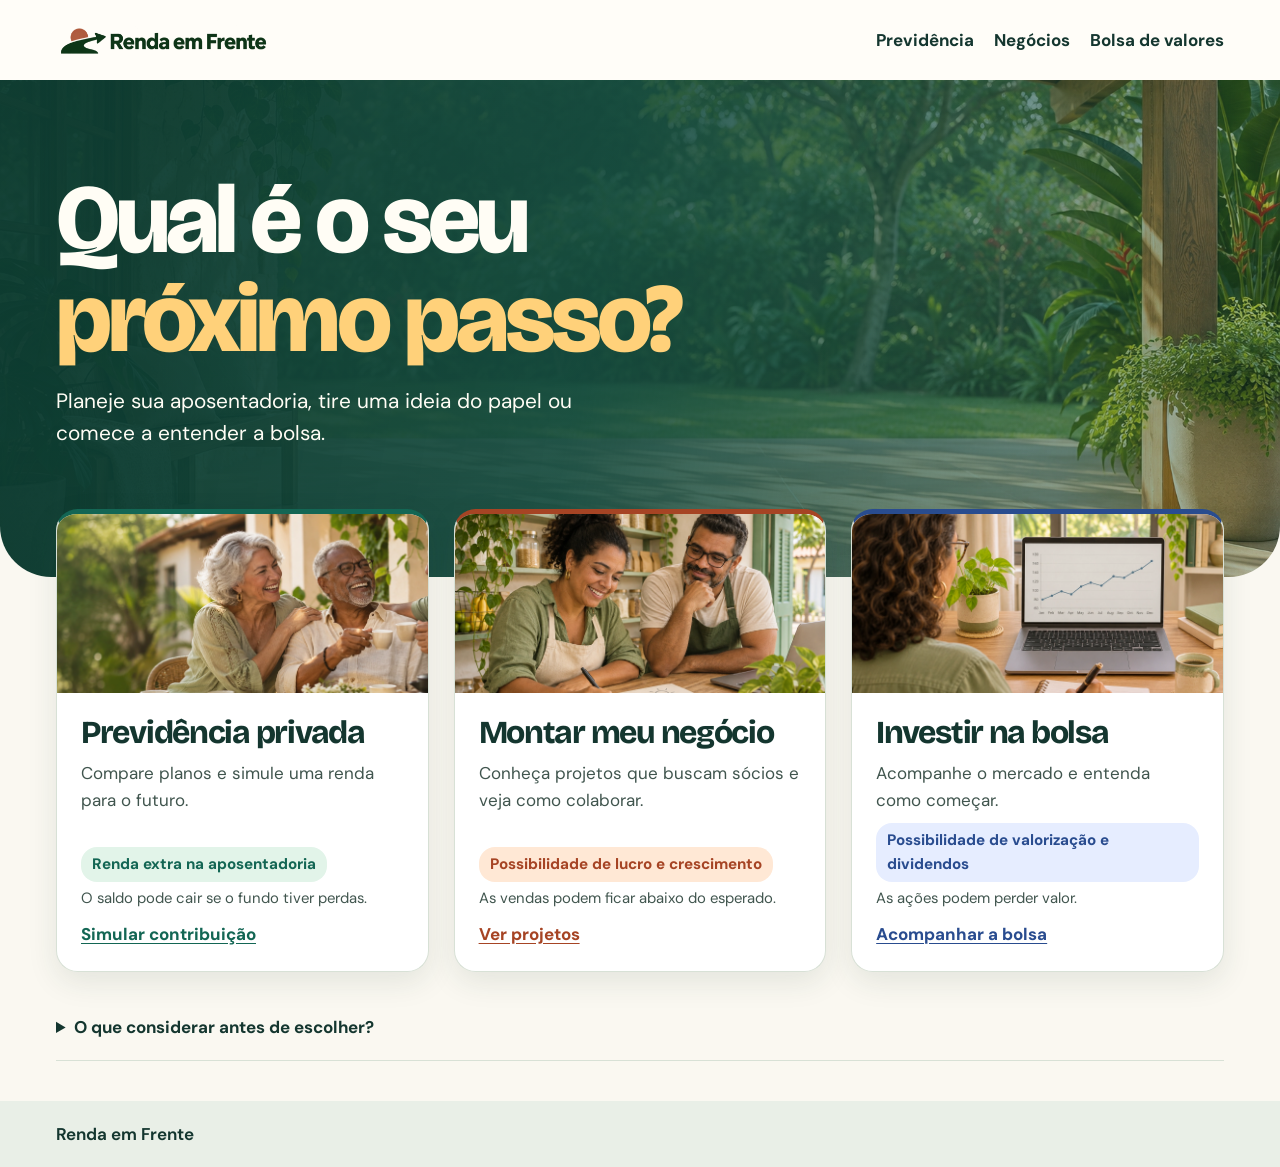
==== index.html @ 88e162d7 "Destaca benefícios e suaviza a apresentação dos riscos" ====
<!doctype html>
<html lang="pt-BR">
<head>
<meta charset="utf-8">
<meta name="viewport" content="width=device-width, initial-scale=1">
<meta name="description" content="Conheça opções de previdência privada, explore ideias de negócio e aprenda a investir na bolsa.">
<title>Renda em Frente</title>
<link rel="preconnect" href="https://fonts.googleapis.com">
<link rel="preconnect" href="https://fonts.gstatic.com" crossorigin>
<link href="https://fonts.googleapis.com/css2?family=Bricolage+Grotesque:wght@500;600;700;800&family=DM+Sans:wght@400;500;600;700&display=swap" rel="stylesheet">
<style>
:root{color-scheme:light;--paper:#faf8f1;--ink:#14362f;--muted:#40554e;--green:#0e4a3d;--line:#d8e1d6}
*{box-sizing:border-box}
body{margin:0;background:var(--paper);color:var(--ink);font:1.0625rem/1.55 "DM Sans",system-ui,sans-serif}
a{color:inherit}
:focus-visible{outline:3px solid #b34929;outline-offset:5px}
.wrap{width:min(73rem,calc(100% - 2.5rem));margin-inline:auto}
.skip{position:absolute;top:.5rem;left:.5rem;z-index:3;padding:.65rem;background:white;transform:translateY(-170%)}
.skip:focus{transform:none}
header{background:#fffdf8}
.bar{display:flex;align-items:center;justify-content:space-between;gap:1rem;min-height:5rem}
.brand{display:inline-flex;flex:none}
.brand img{display:block;width:clamp(10.5rem,24vw,13.5rem);height:auto}
nav{display:flex;flex-wrap:wrap;gap:.25rem 1.25rem}
nav a{display:flex;align-items:center;min-height:2.75rem;text-decoration:none;font-weight:700}
nav a:hover{text-decoration:underline;text-underline-offset:.25em}
.hero{padding:clamp(2.5rem,7vw,6.25rem) 0 clamp(5rem,11vw,8rem);color:#fffdf5;background:#10483d linear-gradient(100deg,#0c3c32f5 8%,#10483de8 46%,#10483d50 100%);background-image:linear-gradient(100deg,#0c3c32f5 8%,#10483de8 46%,#10483d50 100%),url('images/hero.webp');background-size:cover;background-position:center 52%;border-end-start-radius:clamp(1.4rem,4vw,3.2rem);border-end-end-radius:clamp(1.4rem,4vw,3.2rem)}
h1,h2,p{margin:0}
h1,h2{font-family:"Bricolage Grotesque",Georgia,serif;line-height:1.02;letter-spacing:-.04em}
h1{max-width:12ch;font-size:clamp(2.75rem,7.7vw,6.1rem);font-weight:800;text-wrap:balance}
h1 span{color:#ffd17a}
.intro p{max-width:38ch;margin-top:1rem;font-size:clamp(1.08rem,2vw,1.3rem);color:#fffdf5}
.cards{position:relative;margin-top:clamp(-4.25rem,-7vw,-2.8rem);display:grid;grid-template-columns:repeat(3,minmax(0,1fr));gap:clamp(.9rem,2.5vw,1.55rem)}
.card{--tone:#136654;--tint:#e2f4e9;display:flex;flex-direction:column;min-width:0;background:white;border:1px solid var(--line);border-top:5px solid var(--tone);border-radius:1.35rem;overflow:hidden;text-decoration:none;box-shadow:0 10px 30px #203b321a;transition:box-shadow .18s,transform .18s}
.card:hover{transform:translateY(-4px);box-shadow:0 16px 36px #203b3226}
.card--business{--tone:#a64424;--tint:#ffe8d5}
.card--stocks{--tone:#294c8f;--tint:#e6edff}
.card img{display:block;width:100%;height:clamp(8rem,14vw,11.5rem);object-fit:cover;object-position:center 40%}
.card--business img{object-position:center 15%}
.card-copy{display:flex;flex:1;flex-direction:column;align-items:flex-start;gap:.65rem;padding:clamp(1rem,2.6vw,1.5rem)}
.card h2{font-size:clamp(1.45rem,2.5vw,2rem);font-weight:750}
.card p{color:var(--muted)}
.card-highlights{display:grid;justify-items:start;gap:.35rem;margin-top:auto}
.benefit{display:inline-block;padding:.35rem .7rem;border-radius:1rem;background:var(--tint);color:var(--tone);font-size:.95rem;font-weight:750}
.consideration{font-size:.93rem;color:var(--muted)}
.card-action{color:var(--tone);font-weight:750;text-decoration:underline;text-underline-offset:.2em}
.risk-guide{margin-block:1.45rem 2.5rem;padding:.8rem 0;border-bottom:1px solid var(--line)}
summary{cursor:pointer;font-weight:700;padding:.4rem 0}
.risk-guide ul{margin:.5rem 0;padding-left:1.4rem;color:var(--muted)}
.risk-guide li+li{margin-top:.45rem}
footer{background:#e9efe7;padding-block:1.25rem;font-weight:650}
@media(max-width:52rem){.bar{flex-wrap:wrap;gap:0;padding-block:.45rem}.cards{grid-template-columns:1fr;max-width:35rem}.card img{height:clamp(8rem,31vw,12rem)}.hero{background-image:linear-gradient(100deg,#0c3c32f5,#10483db0),url('images/hero.webp')}}
@media(prefers-reduced-motion:reduce){.card{transition:none}.card:hover{transform:none}}
</style>
</head>
<body id="inicio">
<a class="skip" href="#conteudo">Ir para o conteúdo</a>
<header>
<div class="bar wrap">
<a class="brand" href="#inicio"><img src="[data-uri]" alt="Renda em Frente" width="408" height="130"></a>
<nav aria-label="Menu principal">
<a href="previdencia.html">Previdência</a>
<a href="negocios.html">Negócios</a>
<a href="bolsa.html">Bolsa de valores</a>
</nav>
</div>
</header>
<main id="conteudo">
<section class="hero" aria-labelledby="proximo-passo">
<div class="intro wrap">
<h1 id="proximo-passo">Qual é o seu <span>próximo passo?</span></h1>
<p>Planeje sua aposentadoria, tire uma ideia do papel ou comece a entender a bolsa.</p>
</div>
</section>
<div class="cards wrap" aria-label="Áreas do site">
<a class="card" href="previdencia.html">
<img src="images/previdencia.webp" alt="" width="640" height="255">
<div class="card-copy"><h2>Previdência privada</h2><p>Compare planos e simule uma renda para o futuro.</p><div class="card-highlights"><span class="benefit">Renda extra na aposentadoria</span><span class="consideration">O saldo pode cair se o fundo tiver perdas.</span></div><span class="card-action">Simular contribuição</span></div>
</a>
<a class="card card--business" href="negocios.html">
<img src="images/negocio.webp" alt="" width="640" height="255">
<div class="card-copy"><h2>Montar meu negócio</h2><p>Conheça projetos que buscam sócios e veja como colaborar.</p><div class="card-highlights"><span class="benefit">Possibilidade de lucro e crescimento</span><span class="consideration">As vendas podem ficar abaixo do esperado.</span></div><span class="card-action">Ver projetos</span></div>
</a>
<a class="card card--stocks" href="bolsa.html">
<img src="images/bolsa.webp" alt="" width="640" height="255">
<div class="card-copy"><h2>Investir na bolsa</h2><p>Acompanhe o mercado e entenda como começar.</p><div class="card-highlights"><span class="benefit">Possibilidade de valorização e dividendos</span><span class="consideration">As ações podem perder valor.</span></div><span class="card-action">Acompanhar a bolsa</span></div>
</a>
</div>
<details class="risk-guide wrap">
<summary>O que considerar antes de escolher?</summary>
<ul>
<li><strong>Previdência privada:</strong> planos como PGBL e VGBL acompanham o desempenho dos fundos. Se o fundo tiver perdas, o saldo pode cair, e o rendimento pode ficar abaixo do esperado. <a href="https://www.gov.br/susep/pt-br/assuntos/meu-futuro-seguro/seguros-previdencia-e-capitalizacao/providencia-complementar-aberta/duvidas-frequentes">Entenda com a Susep</a>.</li>
<li><strong>Negócio próprio:</strong> vendas menores ou custos maiores que o esperado podem comprometer o caixa e o dinheiro investido.</li>
<li><strong>Ações:</strong> os preços podem cair, e o risco varia conforme as empresas e a concentração da carteira. <a href="https://www.gov.br/investidor/pt-br/investir/antes-de-investir/entenda-as-caracteristicas-dos-investimentos/risco-e-a-relacao-risco-x-retorno">Entenda com o Portal do Investidor</a>.</li>
</ul>
</details>
</main>
<footer><div class="wrap">Renda em Frente</div></footer>
</body>
</html>
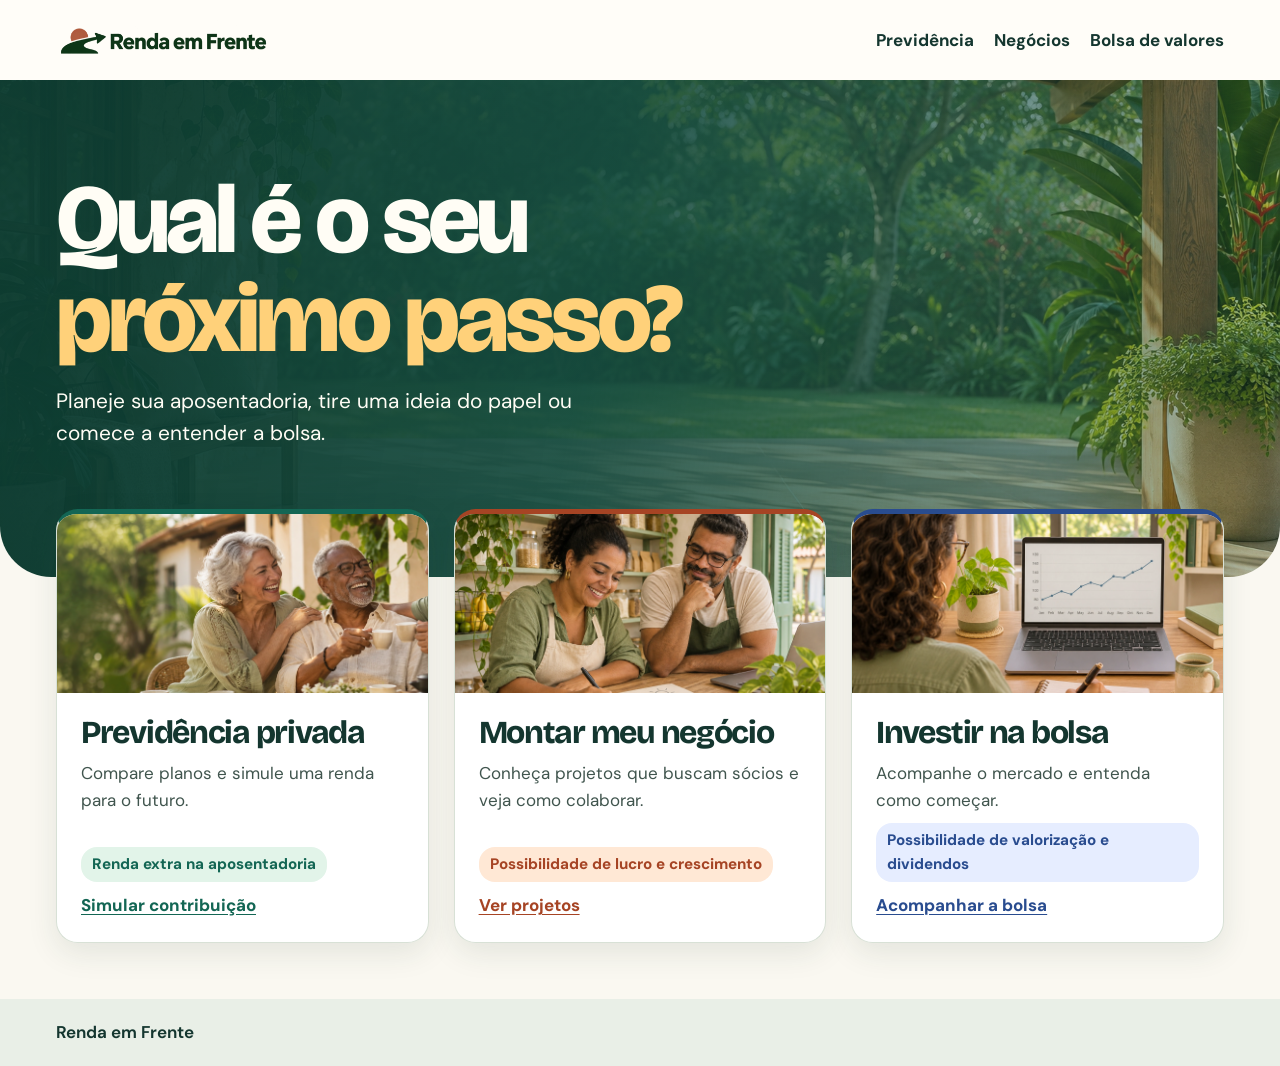
==== commit d3fc7b1d: "Move os avisos de risco para as páginas de cada opção" ====
--- a/index.html
+++ b/index.html
@@ -42,12 +42,8 @@
 .card p{color:var(--muted)}
 .card-highlights{display:grid;justify-items:start;gap:.35rem;margin-top:auto}
 .benefit{display:inline-block;padding:.35rem .7rem;border-radius:1rem;background:var(--tint);color:var(--tone);font-size:.95rem;font-weight:750}
-.consideration{font-size:.93rem;color:var(--muted)}
 .card-action{color:var(--tone);font-weight:750;text-decoration:underline;text-underline-offset:.2em}
-.risk-guide{margin-block:1.45rem 2.5rem;padding:.8rem 0;border-bottom:1px solid var(--line)}
-summary{cursor:pointer;font-weight:700;padding:.4rem 0}
-.risk-guide ul{margin:.5rem 0;padding-left:1.4rem;color:var(--muted)}
-.risk-guide li+li{margin-top:.45rem}
+main{padding-bottom:clamp(2rem,5vw,3.5rem)}
 footer{background:#e9efe7;padding-block:1.25rem;font-weight:650}
 @media(max-width:52rem){.bar{flex-wrap:wrap;gap:0;padding-block:.45rem}.cards{grid-template-columns:1fr;max-width:35rem}.card img{height:clamp(8rem,31vw,12rem)}.hero{background-image:linear-gradient(100deg,#0c3c32f5,#10483db0),url('images/hero.webp')}}
 @media(prefers-reduced-motion:reduce){.card{transition:none}.card:hover{transform:none}}
@@ -75,25 +71,17 @@
 <div class="cards wrap" aria-label="Áreas do site">
 <a class="card" href="previdencia.html">
 <img src="images/previdencia.webp" alt="" width="640" height="255">
-<div class="card-copy"><h2>Previdência privada</h2><p>Compare planos e simule uma renda para o futuro.</p><div class="card-highlights"><span class="benefit">Renda extra na aposentadoria</span><span class="consideration">O saldo pode cair se o fundo tiver perdas.</span></div><span class="card-action">Simular contribuição</span></div>
+<div class="card-copy"><h2>Previdência privada</h2><p>Compare planos e simule uma renda para o futuro.</p><div class="card-highlights"><span class="benefit">Renda extra na aposentadoria</span></div><span class="card-action">Simular contribuição</span></div>
 </a>
 <a class="card card--business" href="negocios.html">
 <img src="images/negocio.webp" alt="" width="640" height="255">
-<div class="card-copy"><h2>Montar meu negócio</h2><p>Conheça projetos que buscam sócios e veja como colaborar.</p><div class="card-highlights"><span class="benefit">Possibilidade de lucro e crescimento</span><span class="consideration">As vendas podem ficar abaixo do esperado.</span></div><span class="card-action">Ver projetos</span></div>
+<div class="card-copy"><h2>Montar meu negócio</h2><p>Conheça projetos que buscam sócios e veja como colaborar.</p><div class="card-highlights"><span class="benefit">Possibilidade de lucro e crescimento</span></div><span class="card-action">Ver projetos</span></div>
 </a>
 <a class="card card--stocks" href="bolsa.html">
 <img src="images/bolsa.webp" alt="" width="640" height="255">
-<div class="card-copy"><h2>Investir na bolsa</h2><p>Acompanhe o mercado e entenda como começar.</p><div class="card-highlights"><span class="benefit">Possibilidade de valorização e dividendos</span><span class="consideration">As ações podem perder valor.</span></div><span class="card-action">Acompanhar a bolsa</span></div>
+<div class="card-copy"><h2>Investir na bolsa</h2><p>Acompanhe o mercado e entenda como começar.</p><div class="card-highlights"><span class="benefit">Possibilidade de valorização e dividendos</span></div><span class="card-action">Acompanhar a bolsa</span></div>
 </a>
 </div>
-<details class="risk-guide wrap">
-<summary>O que considerar antes de escolher?</summary>
-<ul>
-<li><strong>Previdência privada:</strong> planos como PGBL e VGBL acompanham o desempenho dos fundos. Se o fundo tiver perdas, o saldo pode cair, e o rendimento pode ficar abaixo do esperado. <a href="https://www.gov.br/susep/pt-br/assuntos/meu-futuro-seguro/seguros-previdencia-e-capitalizacao/providencia-complementar-aberta/duvidas-frequentes">Entenda com a Susep</a>.</li>
-<li><strong>Negócio próprio:</strong> vendas menores ou custos maiores que o esperado podem comprometer o caixa e o dinheiro investido.</li>
-<li><strong>Ações:</strong> os preços podem cair, e o risco varia conforme as empresas e a concentração da carteira. <a href="https://www.gov.br/investidor/pt-br/investir/antes-de-investir/entenda-as-caracteristicas-dos-investimentos/risco-e-a-relacao-risco-x-retorno">Entenda com o Portal do Investidor</a>.</li>
-</ul>
-</details>
 </main>
 <footer><div class="wrap">Renda em Frente</div></footer>
 </body>
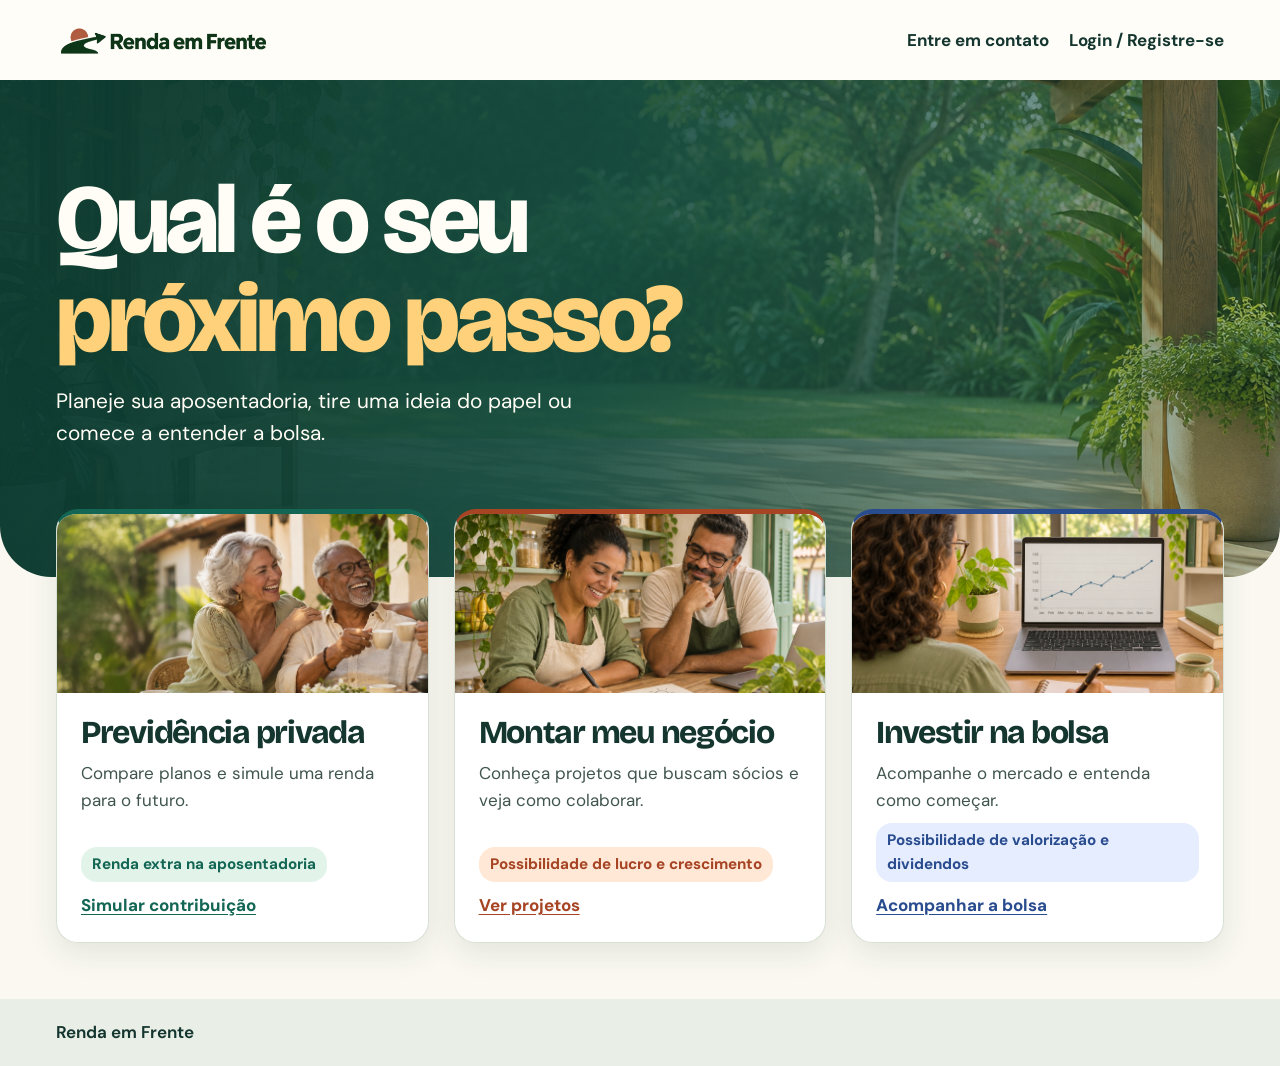
==== commit 1be8e1cc: "Adiciona contato e acesso demonstrativo ao cabeçalho" ====
--- a/index.html
+++ b/index.html
@@ -47,6 +47,15 @@
 footer{background:#e9efe7;padding-block:1.25rem;font-weight:650}
 @media(max-width:52rem){.bar{flex-wrap:wrap;gap:0;padding-block:.45rem}.cards{grid-template-columns:1fr;max-width:35rem}.card img{height:clamp(8rem,31vw,12rem)}.hero{background-image:linear-gradient(100deg,#0c3c32f5,#10483db0),url('images/hero.webp')}}
 @media(prefers-reduced-motion:reduce){.card{transition:none}.card:hover{transform:none}}
+
+.header-panel{display:none;margin-top:1.5rem;padding:clamp(1rem,3vw,1.5rem);background:#fff;border:1px solid var(--line);border-radius:1rem;scroll-margin-top:1rem}
+.header-panel:target{display:block}
+.header-panel h2{font-size:1.65rem}
+.header-panel p{margin-top:.6rem;color:var(--muted)}
+.header-panel form{display:grid;gap:.65rem;max-width:32rem;margin-top:1rem}
+.header-panel label{display:grid;gap:.25rem;font-weight:650}
+.header-panel input,.header-panel textarea,.header-panel select{width:100%;padding:.6rem;border:1px solid #71877d;border-radius:.5rem;font:inherit;background:#fff;color:var(--ink)}
+.header-panel button{justify-self:start;padding:.55rem .8rem;border:0;border-radius:.5rem;background:var(--green);color:#fff;font:inherit;cursor:pointer}
 </style>
 </head>
 <body id="inicio">
@@ -55,9 +64,8 @@
 <div class="bar wrap">
 <a class="brand" href="#inicio"><img src="[data-uri]" alt="Renda em Frente" width="408" height="130"></a>
 <nav aria-label="Menu principal">
-<a href="previdencia.html">Previdência</a>
-<a href="negocios.html">Negócios</a>
-<a href="bolsa.html">Bolsa de valores</a>
+<a href="#contato">Entre em contato</a>
+<a href="#acesso">Login / Registre-se</a>
 </nav>
 </div>
 </header>
@@ -82,7 +90,37 @@
 <div class="card-copy"><h2>Investir na bolsa</h2><p>Acompanhe o mercado e entenda como começar.</p><div class="card-highlights"><span class="benefit">Possibilidade de valorização e dividendos</span></div><span class="card-action">Acompanhar a bolsa</span></div>
 </a>
 </div>
+<section class="header-panel wrap" id="contato" aria-labelledby="titulo-contato">
+<h2 id="titulo-contato">Entre em contato</h2>
+<p>Formulário demonstrativo. A mensagem fica nesta página.</p>
+<form data-demo="Mensagem preenchida. Nenhuma mensagem foi enviada.">
+<label>Nome completo<input autocomplete="name" required maxlength="120"></label>
+<label>E-mail<input type="email" autocomplete="email" required maxlength="254"></label>
+<label>Mensagem<textarea rows="4" required maxlength="2000"></textarea></label>
+<button type="submit">Simular envio</button>
+</form>
+<p role="status"></p>
+</section>
+<section class="header-panel wrap" id="acesso" aria-labelledby="titulo-acesso">
+<h2 id="titulo-acesso">Login / Registre-se</h2>
+<p>Área demonstrativa. O site ainda não possui contas de usuário.</p>
+<form data-demo="Simulação concluída. Nenhuma conta foi acessada ou criada.">
+<label>O que você quer fazer?<select><option>Entrar</option><option>Criar conta</option></select></label>
+<label>E-mail<input type="email" autocomplete="email" required maxlength="254"></label>
+<button type="submit">Simular acesso</button>
+</form>
+<p role="status"></p>
+</section>
 </main>
 <footer><div class="wrap">Renda em Frente</div></footer>
+<script>
+for (const form of document.querySelectorAll('form[data-demo]')) {
+  form.addEventListener('submit', event => {
+    event.preventDefault();
+    form.reset();
+    form.parentElement.querySelector('[role="status"]').textContent = form.dataset.demo;
+  });
+}
+</script>
 </body>
 </html>
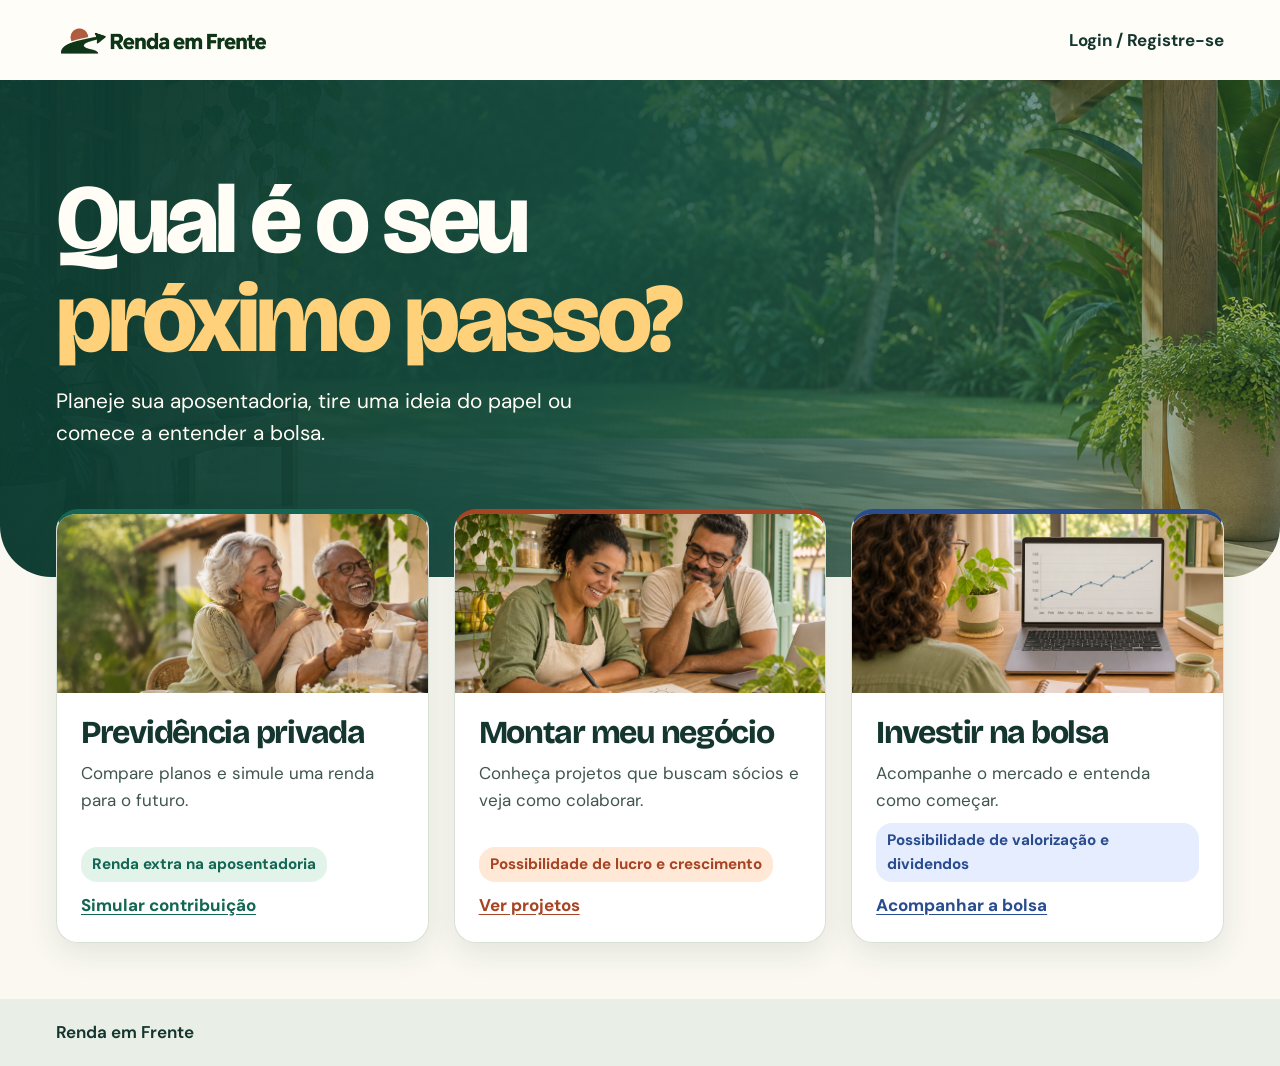
==== commit 52364f7c: "Remove contato do cabeçalho da página inicial" ====
--- a/index.html
+++ b/index.html
@@ -64,7 +64,6 @@
 <div class="bar wrap">
 <a class="brand" href="#inicio"><img src="[data-uri]" alt="Renda em Frente" width="408" height="130"></a>
 <nav aria-label="Menu principal">
-<a href="#contato">Entre em contato</a>
 <a href="#acesso">Login / Registre-se</a>
 </nav>
 </div>
@@ -90,17 +89,6 @@
 <div class="card-copy"><h2>Investir na bolsa</h2><p>Acompanhe o mercado e entenda como começar.</p><div class="card-highlights"><span class="benefit">Possibilidade de valorização e dividendos</span></div><span class="card-action">Acompanhar a bolsa</span></div>
 </a>
 </div>
-<section class="header-panel wrap" id="contato" aria-labelledby="titulo-contato">
-<h2 id="titulo-contato">Entre em contato</h2>
-<p>Formulário demonstrativo. A mensagem fica nesta página.</p>
-<form data-demo="Mensagem preenchida. Nenhuma mensagem foi enviada.">
-<label>Nome completo<input autocomplete="name" required maxlength="120"></label>
-<label>E-mail<input type="email" autocomplete="email" required maxlength="254"></label>
-<label>Mensagem<textarea rows="4" required maxlength="2000"></textarea></label>
-<button type="submit">Simular envio</button>
-</form>
-<p role="status"></p>
-</section>
 <section class="header-panel wrap" id="acesso" aria-labelledby="titulo-acesso">
 <h2 id="titulo-acesso">Login / Registre-se</h2>
 <p>Área demonstrativa. O site ainda não possui contas de usuário.</p>
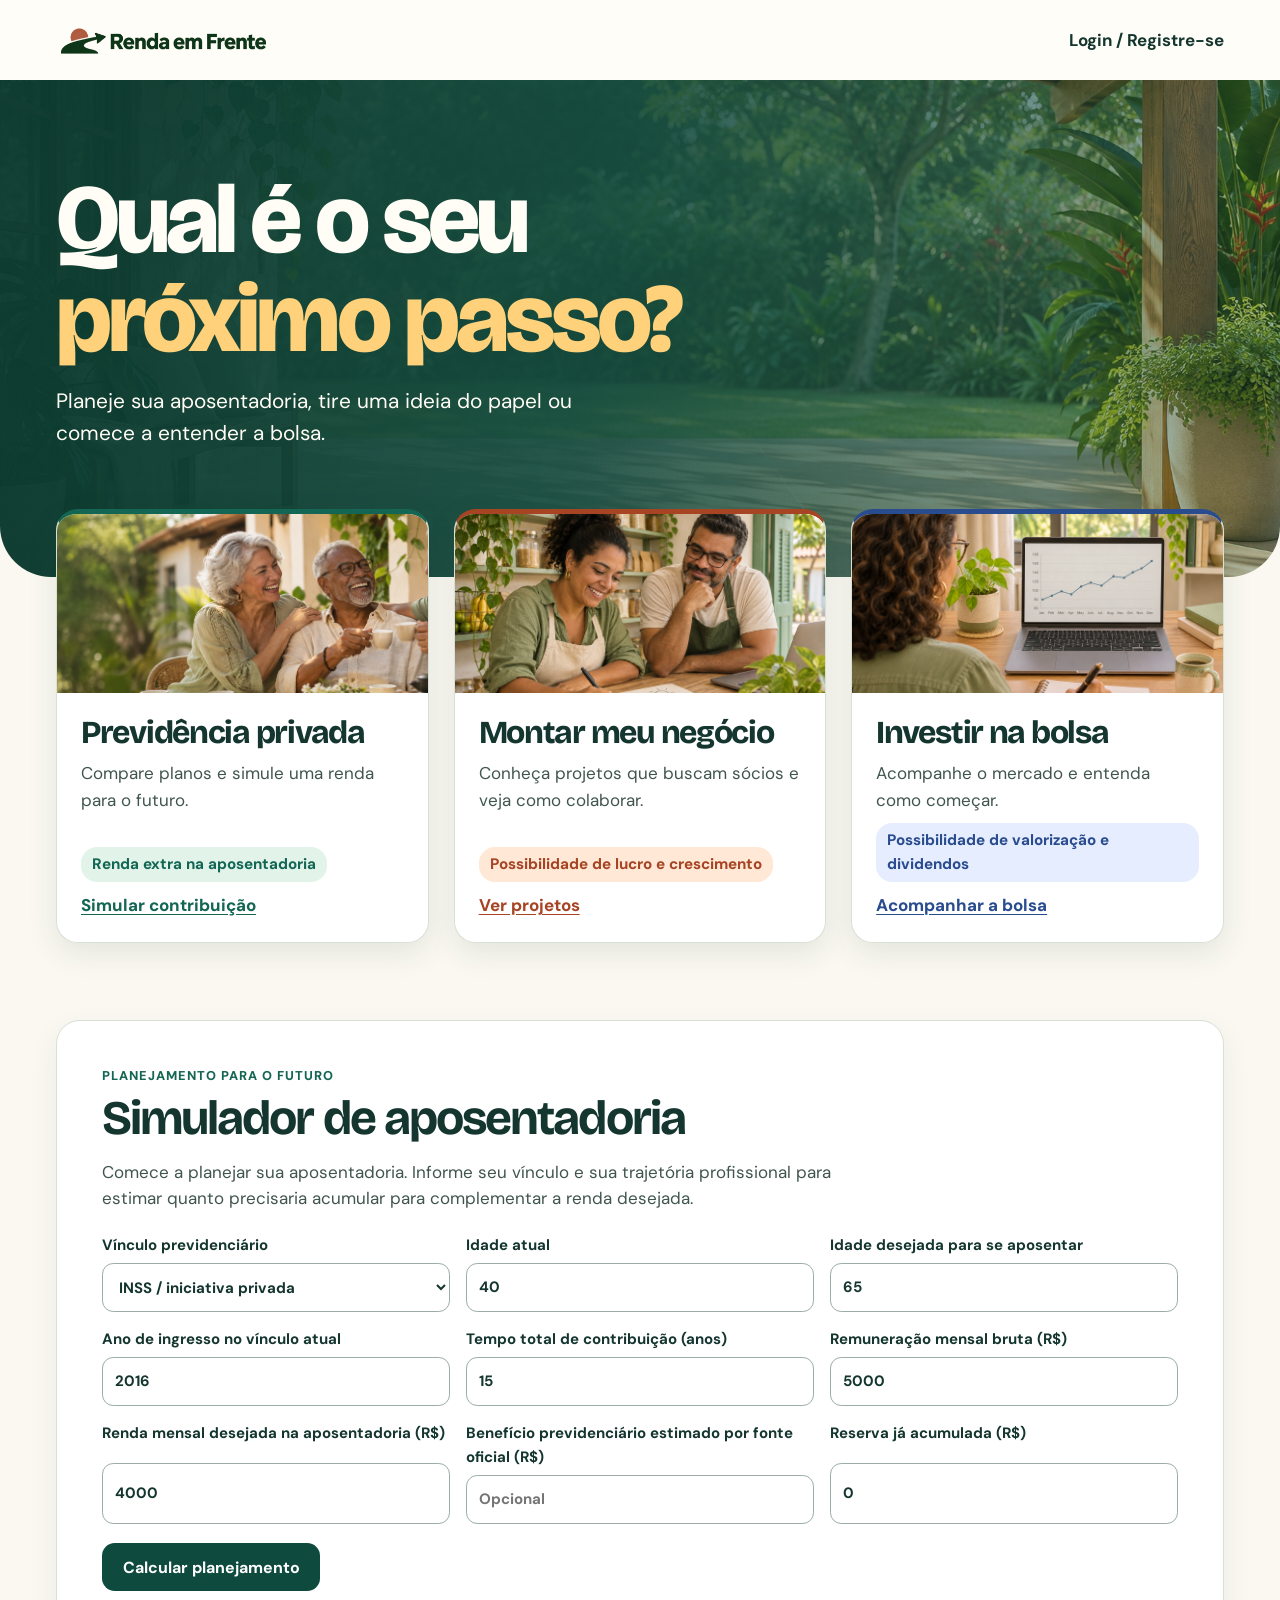
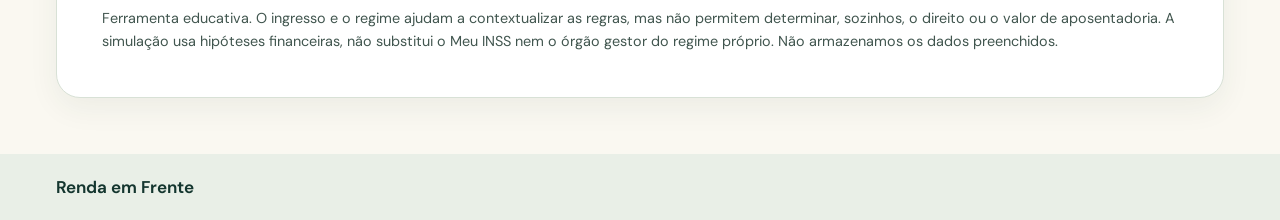
==== commit f9978423: "Adicionar simulador educativo de planejamento da aposentadoria abaixo dos três cards" ====
--- a/index.html
+++ b/index.html
@@ -56,6 +56,21 @@
 .header-panel label{display:grid;gap:.25rem;font-weight:650}
 .header-panel input,.header-panel textarea,.header-panel select{width:100%;padding:.6rem;border:1px solid #71877d;border-radius:.5rem;font:inherit;background:#fff;color:var(--ink)}
 .header-panel button{justify-self:start;padding:.55rem .8rem;border:0;border-radius:.5rem;background:var(--green);color:#fff;font:inherit;cursor:pointer}
+
+.retirement{margin-top:clamp(2.5rem,6vw,5rem);padding:clamp(1.3rem,4vw,2.8rem);border:1px solid var(--line);border-radius:1.5rem;background:#fff;box-shadow:0 10px 30px #203b3210}
+.retirement h2{font-size:clamp(1.8rem,4vw,3rem);margin:.5rem 0 1rem}
+.retirement .eyebrow{color:#136654;font-weight:800;text-transform:uppercase;letter-spacing:.08em;font-size:.8rem}
+.retirement .lead{max-width:65ch;color:var(--muted);margin-bottom:1.4rem}
+.retirement-grid{display:grid;grid-template-columns:repeat(3,minmax(0,1fr));gap:1rem}
+.retirement label{display:grid;gap:.35rem;font-weight:700;font-size:.94rem}
+.retirement input,.retirement select{width:100%;min-width:0;padding:.75rem;border:1px solid #9caea4;border-radius:.7rem;font:inherit;color:var(--ink);background:#fff}
+.retirement button{border:0;border-radius:.8rem;background:var(--green);color:white;font:700 1rem "DM Sans",sans-serif;padding:.85rem 1.3rem;margin-top:1.2rem;cursor:pointer}
+.retirement-output{margin-top:1.3rem;padding:1.2rem;border-radius:1rem;background:#edf5ef}
+.retirement-output[hidden]{display:none}
+.retirement-output h3{margin:0 0 .5rem;font-size:1.2rem}
+.retirement-output p+p{margin-top:.55rem}
+.retirement-note{font-size:.9rem;color:var(--muted);margin-top:1rem}
+@media(max-width:52rem){.retirement-grid{grid-template-columns:1fr}}
 </style>
 </head>
 <body id="inicio">
@@ -89,6 +104,28 @@
 <div class="card-copy"><h2>Investir na bolsa</h2><p>Acompanhe o mercado e entenda como começar.</p><div class="card-highlights"><span class="benefit">Possibilidade de valorização e dividendos</span></div><span class="card-action">Acompanhar a bolsa</span></div>
 </a>
 </div>
+
+<section class="retirement wrap" id="simulador-aposentadoria" aria-labelledby="retirement-title">
+<p class="eyebrow">Planejamento para o futuro</p>
+<h2 id="retirement-title">Simulador de aposentadoria</h2>
+<p class="lead">Comece a planejar sua aposentadoria. Informe seu vínculo e sua trajetória profissional para estimar quanto precisaria acumular para complementar a renda desejada.</p>
+<form id="retirement-form">
+<div class="retirement-grid">
+<label>Vínculo previdenciário<select name="regime" required><option value="inss">INSS / iniciativa privada</option><option value="federal">Servidor público federal</option><option value="mg">Servidor público estadual de Minas Gerais</option></select></label>
+<label>Idade atual<input name="idade" type="number" min="18" max="100" value="40" required></label>
+<label>Idade desejada para se aposentar<input name="idadeAlvo" type="number" min="19" max="100" value="65" required></label>
+<label>Ano de ingresso no vínculo atual<input name="ingresso" type="number" min="1950" max="2026" value="2016" required></label>
+<label>Tempo total de contribuição (anos)<input name="tempo" type="number" min="0" max="70" step=".5" value="15" required></label>
+<label>Remuneração mensal bruta (R$)<input name="salario" type="number" min="0" step=".01" value="5000" required></label>
+<label>Renda mensal desejada na aposentadoria (R$)<input name="renda" type="number" min="1" step=".01" value="4000" required></label>
+<label>Benefício previdenciário estimado por fonte oficial (R$)<input name="beneficio" type="number" min="0" step=".01" placeholder="Opcional"></label>
+<label>Reserva já acumulada (R$)<input name="reserva" type="number" min="0" step=".01" value="0" required></label>
+</div>
+<button type="submit">Calcular planejamento</button>
+</form>
+<div class="retirement-output" id="retirement-result" role="status" aria-live="polite" hidden></div>
+<p class="retirement-note">Ferramenta educativa. O ingresso e o regime ajudam a contextualizar as regras, mas não permitem determinar, sozinhos, o direito ou o valor de aposentadoria. A simulação usa hipóteses financeiras, não substitui o Meu INSS nem o órgão gestor do regime próprio. Não armazenamos os dados preenchidos.</p>
+</section>
 <section class="header-panel wrap" id="acesso" aria-labelledby="titulo-acesso">
 <h2 id="titulo-acesso">Login / Registre-se</h2>
 <p>Área demonstrativa. O site ainda não possui contas de usuário.</p>
@@ -102,6 +139,37 @@
 </main>
 <footer><div class="wrap">Renda em Frente</div></footer>
 <script>
+
+const retirementForm=document.getElementById('retirement-form');
+retirementForm.addEventListener('submit',event=>{
+ event.preventDefault();
+ const d=new FormData(retirementForm);
+ const n=k=>Number(d.get(k));
+ const idade=n('idade'),alvo=n('idadeAlvo'),anos=alvo-idade;
+ const output=document.getElementById('retirement-result');
+ if(anos<=0){output.hidden=false;output.textContent='A idade desejada precisa ser maior que a idade atual para esta projeção de acumulação.';return;}
+ const beneficioRaw=d.get('beneficio').trim();
+ const beneficio=beneficioRaw===''?null:n('beneficio');
+ const renda=n('renda'),reserva=n('reserva');
+ const lacuna=beneficio===null?null:Math.max(0,renda-beneficio);
+ const juros=0.03/12,meses=Math.round(anos*12);
+ const fator=((1+juros)**meses-1)/juros;
+ const capitalInicial=reserva*(1+juros)**meses;
+ const capitalAlvo=lacuna===null?null:lacuna*12/0.04;
+ const aporte=capitalAlvo===null?null:Math.max(0,(capitalAlvo-capitalInicial)/fator);
+ const fmt=v=>v.toLocaleString('pt-BR',{style:'currency',currency:'BRL',maximumFractionDigits:2});
+ const regimes={inss:'INSS',federal:'servidor federal',mg:'servidor estadual de Minas Gerais'};
+ const p=document.createElement('p');p.textContent='Vínculo informado: '+regimes[d.get('regime')]+'. Ingresso: '+n('ingresso')+'. Tempo informado: '+n('tempo')+' anos. Esses dados precisam ser avaliados conforme as regras legais e eventuais transições.';
+ const title=document.createElement('h3');title.textContent='Seu planejamento complementar';
+ output.replaceChildren(title,p);
+ const add=t=>{const el=document.createElement('p');el.textContent=t;output.append(el)};
+ if(beneficio===null){add('Para calcular a diferença entre sua renda desejada e o benefício público, informe uma estimativa obtida no Meu INSS ou no órgão previdenciário responsável. O salário atual, sozinho, não permite calcular esse benefício.');}
+ else{add('Diferença mensal a complementar: '+fmt(lacuna)+'.');add('Patrimônio-alvo ilustrativo: '+fmt(capitalAlvo)+'.');add('Aporte mensal ilustrativo durante '+anos+' anos: '+fmt(aporte)+'.');}
+ add('Hipóteses: retorno real constante de 3% ao ano (aproximado por 0,25% ao mês), retirada inicial de 4% do patrimônio por ano e valores em poder de compra de hoje. Não há garantia de retorno ou de sustentabilidade da retirada; taxas, impostos e riscos não estão modelados.');
+ add('A idade escolhida é apenas uma meta de planejamento e não representa confirmação de elegibilidade previdenciária.');
+ output.hidden=false;
+});
+
 for (const form of document.querySelectorAll('form[data-demo]')) {
   form.addEventListener('submit', event => {
     event.preventDefault();
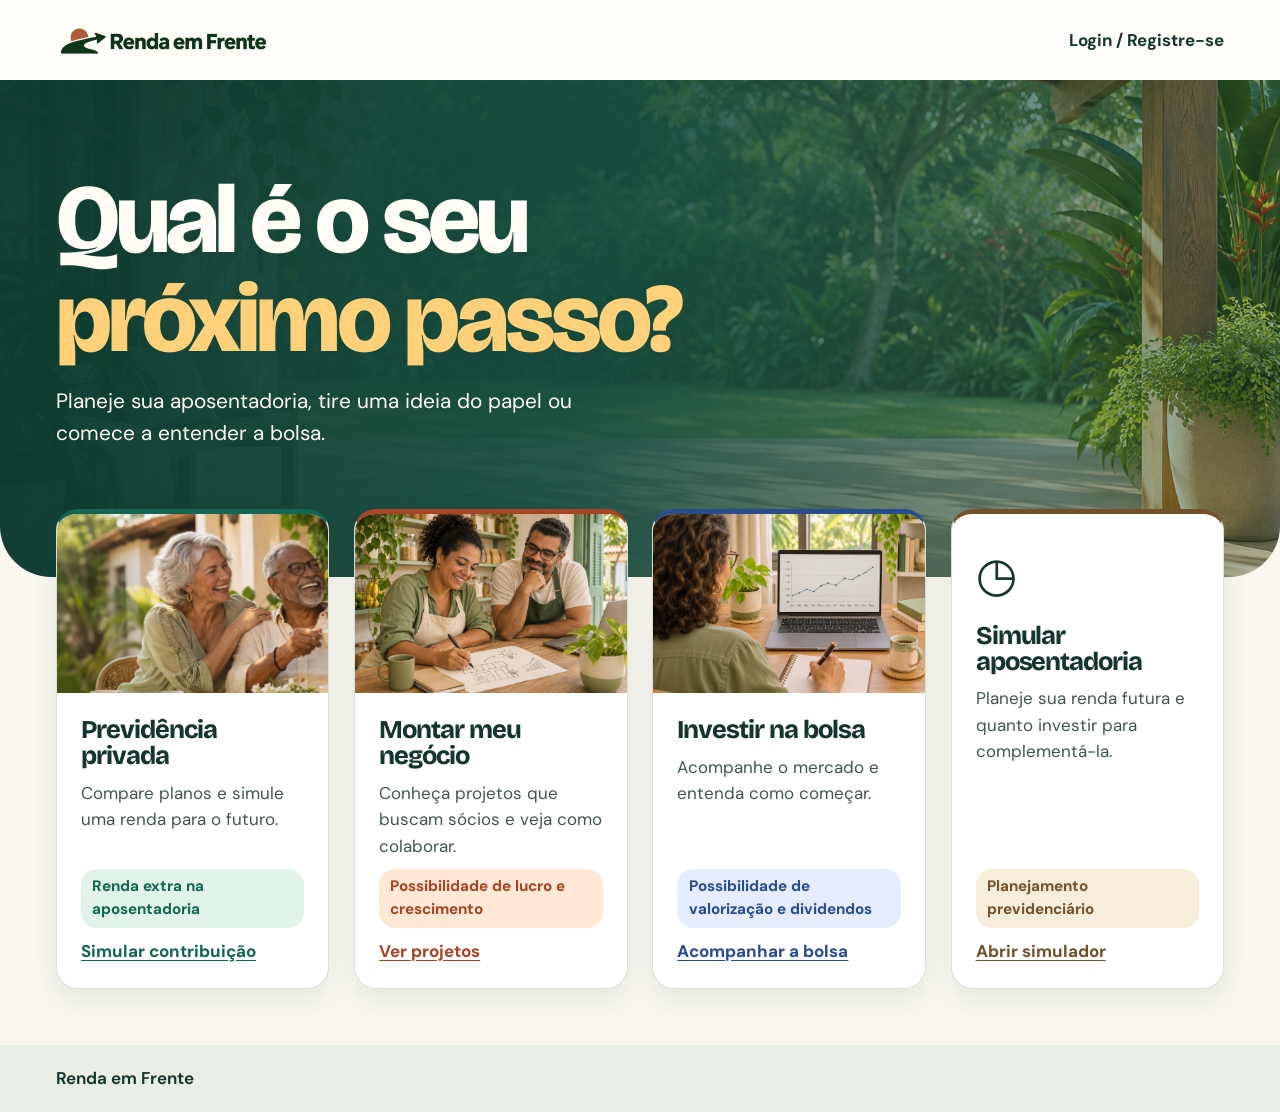
==== commit 7b356b40: "Transformar simulador em quarto card da página inicial" ====
--- a/index.html
+++ b/index.html
@@ -71,6 +71,9 @@
 .retirement-output p+p{margin-top:.55rem}
 .retirement-note{font-size:.9rem;color:var(--muted);margin-top:1rem}
 @media(max-width:52rem){.retirement-grid{grid-template-columns:1fr}}
+
+.card--retirement{--tone:#73522b;--tint:#f7eddb}
+@media(min-width:52.01rem){.cards{grid-template-columns:repeat(4,minmax(0,1fr))}.card h2{font-size:clamp(1.25rem,2vw,1.75rem)}}
 </style>
 </head>
 <body id="inicio">
@@ -103,29 +106,9 @@
 <img src="images/bolsa.webp" alt="" width="640" height="255">
 <div class="card-copy"><h2>Investir na bolsa</h2><p>Acompanhe o mercado e entenda como começar.</p><div class="card-highlights"><span class="benefit">Possibilidade de valorização e dividendos</span></div><span class="card-action">Acompanhar a bolsa</span></div>
 </a>
+<a class="card card--retirement" href="aposentadoria.html"><div class="card-copy"><div aria-hidden="true" style="font-size:3rem">◷</div><h2>Simular aposentadoria</h2><p>Planeje sua renda futura e quanto investir para complementá-la.</p><div class="card-highlights"><span class="benefit">Planejamento previdenciário</span></div><span class="card-action">Abrir simulador</span></div></a>
 </div>
 
-<section class="retirement wrap" id="simulador-aposentadoria" aria-labelledby="retirement-title">
-<p class="eyebrow">Planejamento para o futuro</p>
-<h2 id="retirement-title">Simulador de aposentadoria</h2>
-<p class="lead">Comece a planejar sua aposentadoria. Informe seu vínculo e sua trajetória profissional para estimar quanto precisaria acumular para complementar a renda desejada.</p>
-<form id="retirement-form">
-<div class="retirement-grid">
-<label>Vínculo previdenciário<select name="regime" required><option value="inss">INSS / iniciativa privada</option><option value="federal">Servidor público federal</option><option value="mg">Servidor público estadual de Minas Gerais</option></select></label>
-<label>Idade atual<input name="idade" type="number" min="18" max="100" value="40" required></label>
-<label>Idade desejada para se aposentar<input name="idadeAlvo" type="number" min="19" max="100" value="65" required></label>
-<label>Ano de ingresso no vínculo atual<input name="ingresso" type="number" min="1950" max="2026" value="2016" required></label>
-<label>Tempo total de contribuição (anos)<input name="tempo" type="number" min="0" max="70" step=".5" value="15" required></label>
-<label>Remuneração mensal bruta (R$)<input name="salario" type="number" min="0" step=".01" value="5000" required></label>
-<label>Renda mensal desejada na aposentadoria (R$)<input name="renda" type="number" min="1" step=".01" value="4000" required></label>
-<label>Benefício previdenciário estimado por fonte oficial (R$)<input name="beneficio" type="number" min="0" step=".01" placeholder="Opcional"></label>
-<label>Reserva já acumulada (R$)<input name="reserva" type="number" min="0" step=".01" value="0" required></label>
-</div>
-<button type="submit">Calcular planejamento</button>
-</form>
-<div class="retirement-output" id="retirement-result" role="status" aria-live="polite" hidden></div>
-<p class="retirement-note">Ferramenta educativa. O ingresso e o regime ajudam a contextualizar as regras, mas não permitem determinar, sozinhos, o direito ou o valor de aposentadoria. A simulação usa hipóteses financeiras, não substitui o Meu INSS nem o órgão gestor do regime próprio. Não armazenamos os dados preenchidos.</p>
-</section>
 <section class="header-panel wrap" id="acesso" aria-labelledby="titulo-acesso">
 <h2 id="titulo-acesso">Login / Registre-se</h2>
 <p>Área demonstrativa. O site ainda não possui contas de usuário.</p>
@@ -140,36 +123,6 @@
 <footer><div class="wrap">Renda em Frente</div></footer>
 <script>
 
-const retirementForm=document.getElementById('retirement-form');
-retirementForm.addEventListener('submit',event=>{
- event.preventDefault();
- const d=new FormData(retirementForm);
- const n=k=>Number(d.get(k));
- const idade=n('idade'),alvo=n('idadeAlvo'),anos=alvo-idade;
- const output=document.getElementById('retirement-result');
- if(anos<=0){output.hidden=false;output.textContent='A idade desejada precisa ser maior que a idade atual para esta projeção de acumulação.';return;}
- const beneficioRaw=d.get('beneficio').trim();
- const beneficio=beneficioRaw===''?null:n('beneficio');
- const renda=n('renda'),reserva=n('reserva');
- const lacuna=beneficio===null?null:Math.max(0,renda-beneficio);
- const juros=0.03/12,meses=Math.round(anos*12);
- const fator=((1+juros)**meses-1)/juros;
- const capitalInicial=reserva*(1+juros)**meses;
- const capitalAlvo=lacuna===null?null:lacuna*12/0.04;
- const aporte=capitalAlvo===null?null:Math.max(0,(capitalAlvo-capitalInicial)/fator);
- const fmt=v=>v.toLocaleString('pt-BR',{style:'currency',currency:'BRL',maximumFractionDigits:2});
- const regimes={inss:'INSS',federal:'servidor federal',mg:'servidor estadual de Minas Gerais'};
- const p=document.createElement('p');p.textContent='Vínculo informado: '+regimes[d.get('regime')]+'. Ingresso: '+n('ingresso')+'. Tempo informado: '+n('tempo')+' anos. Esses dados precisam ser avaliados conforme as regras legais e eventuais transições.';
- const title=document.createElement('h3');title.textContent='Seu planejamento complementar';
- output.replaceChildren(title,p);
- const add=t=>{const el=document.createElement('p');el.textContent=t;output.append(el)};
- if(beneficio===null){add('Para calcular a diferença entre sua renda desejada e o benefício público, informe uma estimativa obtida no Meu INSS ou no órgão previdenciário responsável. O salário atual, sozinho, não permite calcular esse benefício.');}
- else{add('Diferença mensal a complementar: '+fmt(lacuna)+'.');add('Patrimônio-alvo ilustrativo: '+fmt(capitalAlvo)+'.');add('Aporte mensal ilustrativo durante '+anos+' anos: '+fmt(aporte)+'.');}
- add('Hipóteses: retorno real constante de 3% ao ano (aproximado por 0,25% ao mês), retirada inicial de 4% do patrimônio por ano e valores em poder de compra de hoje. Não há garantia de retorno ou de sustentabilidade da retirada; taxas, impostos e riscos não estão modelados.');
- add('A idade escolhida é apenas uma meta de planejamento e não representa confirmação de elegibilidade previdenciária.');
- output.hidden=false;
-});
-
 for (const form of document.querySelectorAll('form[data-demo]')) {
   form.addEventListener('submit', event => {
     event.preventDefault();
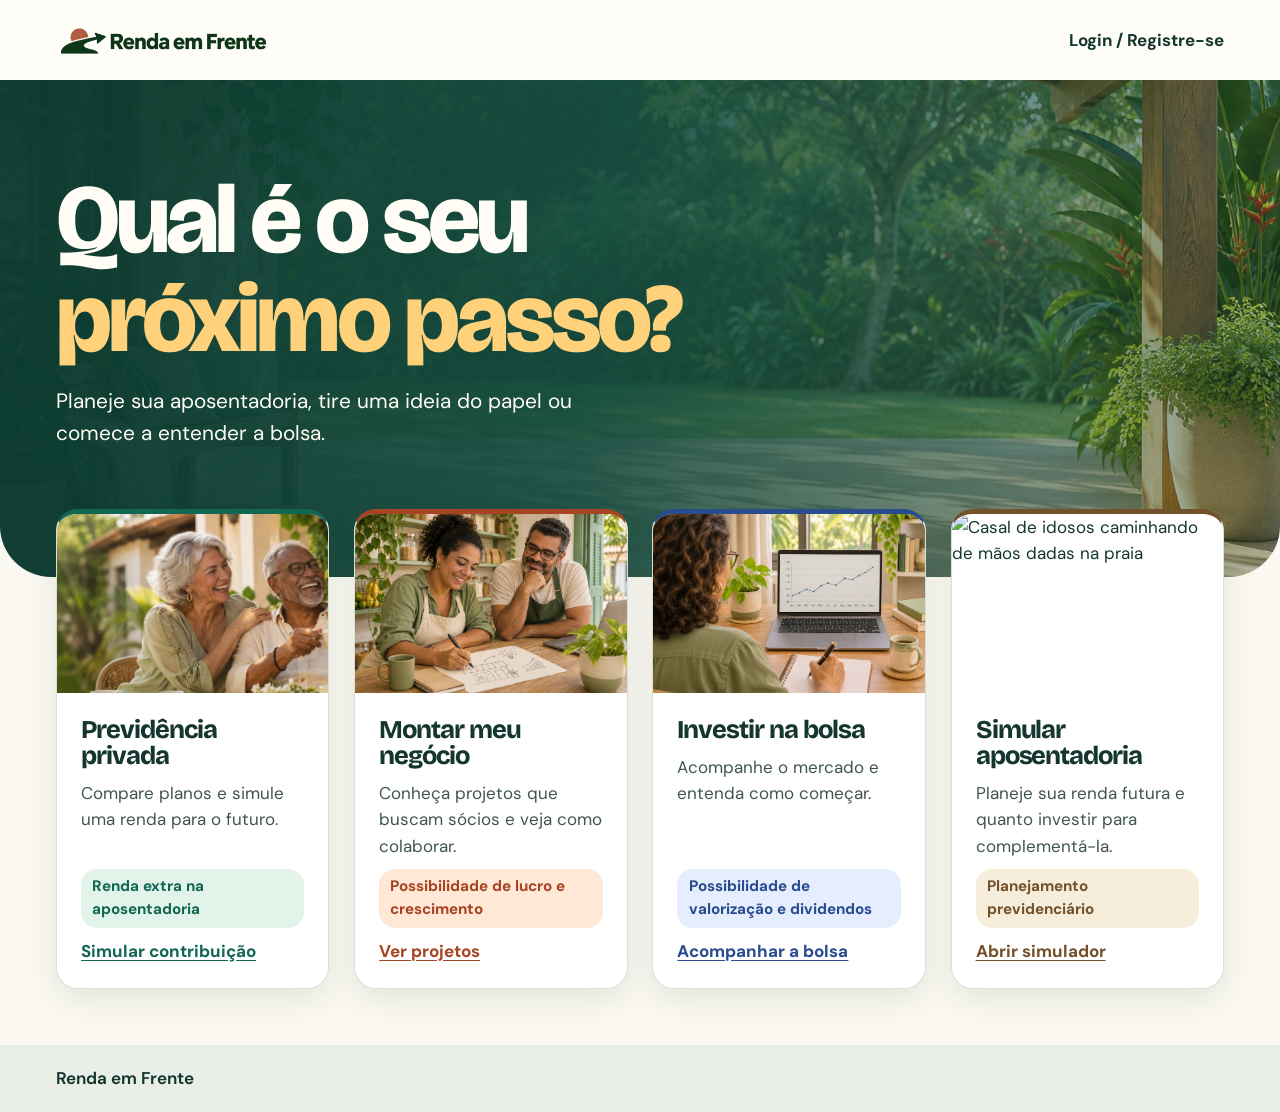
==== commit d159e18d: "Padronizar quarto card com fotografia de aposentadoria" ====
--- a/index.html
+++ b/index.html
@@ -106,7 +106,7 @@
 <img src="images/bolsa.webp" alt="" width="640" height="255">
 <div class="card-copy"><h2>Investir na bolsa</h2><p>Acompanhe o mercado e entenda como começar.</p><div class="card-highlights"><span class="benefit">Possibilidade de valorização e dividendos</span></div><span class="card-action">Acompanhar a bolsa</span></div>
 </a>
-<a class="card card--retirement" href="aposentadoria.html"><div class="card-copy"><div aria-hidden="true" style="font-size:3rem">◷</div><h2>Simular aposentadoria</h2><p>Planeje sua renda futura e quanto investir para complementá-la.</p><div class="card-highlights"><span class="benefit">Planejamento previdenciário</span></div><span class="card-action">Abrir simulador</span></div></a>
+<a class="card card--retirement" href="aposentadoria.html"><img src="https://www.gov.br/inss/pt-br/media/copy3_of_RPPUaposentados.jpg" alt="Casal de idosos caminhando de mãos dadas na praia" width="640" height="255" loading="lazy"><div class="card-copy"><h2>Simular aposentadoria</h2><p>Planeje sua renda futura e quanto investir para complementá-la.</p><div class="card-highlights"><span class="benefit">Planejamento previdenciário</span></div><span class="card-action">Abrir simulador</span></div></a>
 </div>
 
 <section class="header-panel wrap" id="acesso" aria-labelledby="titulo-acesso">
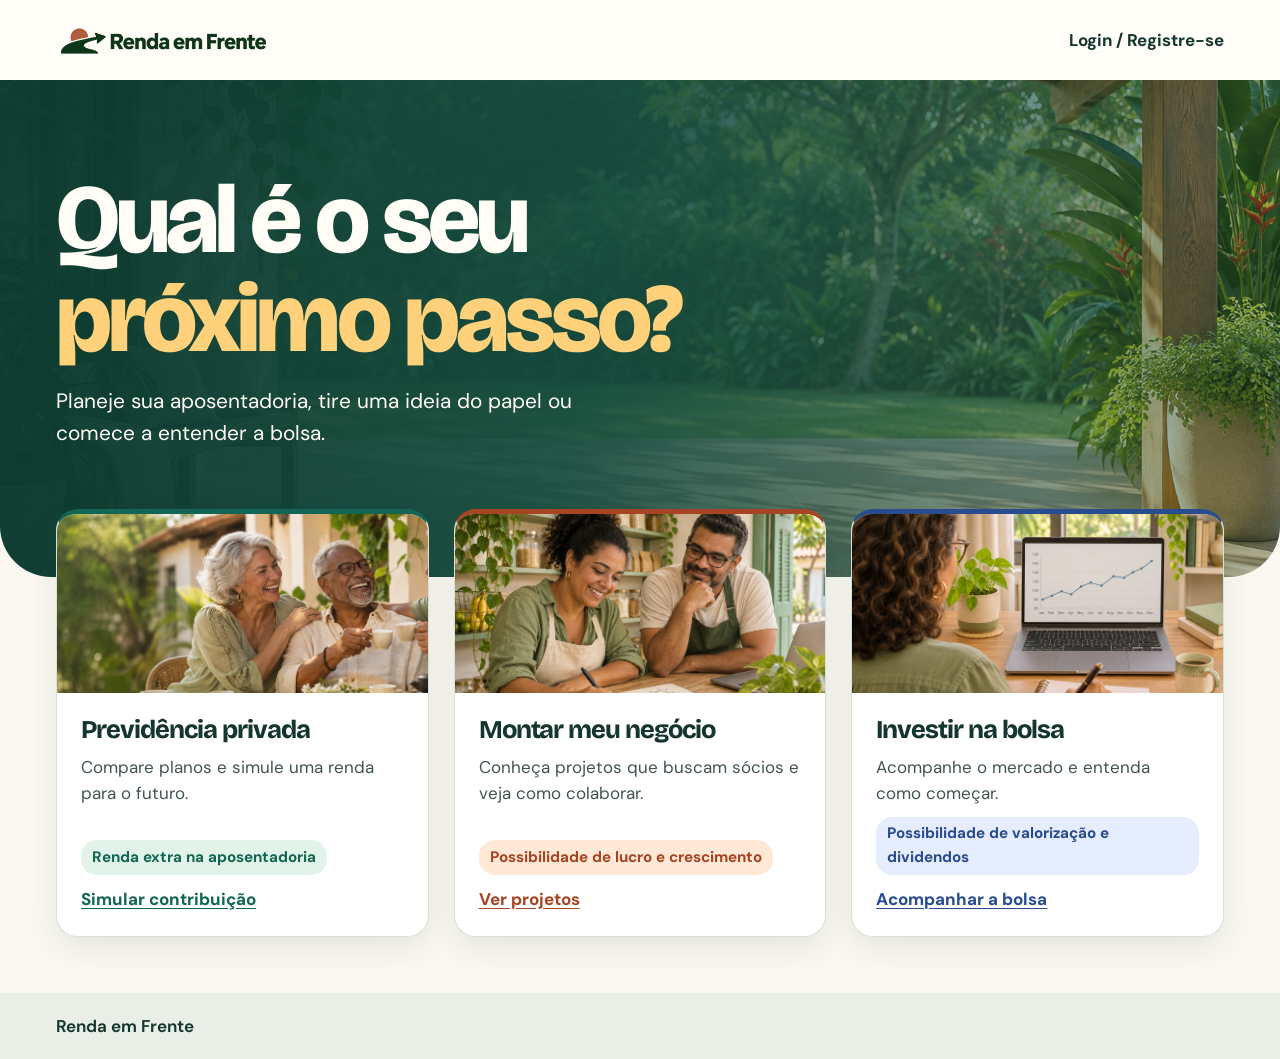
==== commit 3d497eb2: "Remove o simulador de aposentadoria e ajusta a página inicial para três opções" ====
--- a/index.html
+++ b/index.html
@@ -57,23 +57,8 @@
 .header-panel input,.header-panel textarea,.header-panel select{width:100%;padding:.6rem;border:1px solid #71877d;border-radius:.5rem;font:inherit;background:#fff;color:var(--ink)}
 .header-panel button{justify-self:start;padding:.55rem .8rem;border:0;border-radius:.5rem;background:var(--green);color:#fff;font:inherit;cursor:pointer}
 
-.retirement{margin-top:clamp(2.5rem,6vw,5rem);padding:clamp(1.3rem,4vw,2.8rem);border:1px solid var(--line);border-radius:1.5rem;background:#fff;box-shadow:0 10px 30px #203b3210}
-.retirement h2{font-size:clamp(1.8rem,4vw,3rem);margin:.5rem 0 1rem}
-.retirement .eyebrow{color:#136654;font-weight:800;text-transform:uppercase;letter-spacing:.08em;font-size:.8rem}
-.retirement .lead{max-width:65ch;color:var(--muted);margin-bottom:1.4rem}
-.retirement-grid{display:grid;grid-template-columns:repeat(3,minmax(0,1fr));gap:1rem}
-.retirement label{display:grid;gap:.35rem;font-weight:700;font-size:.94rem}
-.retirement input,.retirement select{width:100%;min-width:0;padding:.75rem;border:1px solid #9caea4;border-radius:.7rem;font:inherit;color:var(--ink);background:#fff}
-.retirement button{border:0;border-radius:.8rem;background:var(--green);color:white;font:700 1rem "DM Sans",sans-serif;padding:.85rem 1.3rem;margin-top:1.2rem;cursor:pointer}
-.retirement-output{margin-top:1.3rem;padding:1.2rem;border-radius:1rem;background:#edf5ef}
-.retirement-output[hidden]{display:none}
-.retirement-output h3{margin:0 0 .5rem;font-size:1.2rem}
-.retirement-output p+p{margin-top:.55rem}
-.retirement-note{font-size:.9rem;color:var(--muted);margin-top:1rem}
-@media(max-width:52rem){.retirement-grid{grid-template-columns:1fr}}
 
-.card--retirement{--tone:#73522b;--tint:#f7eddb}
-@media(min-width:52.01rem){.cards{grid-template-columns:repeat(4,minmax(0,1fr))}.card h2{font-size:clamp(1.25rem,2vw,1.75rem)}}
+@media(min-width:52.01rem){.cards{grid-template-columns:repeat(3,minmax(0,1fr))}.card h2{font-size:clamp(1.25rem,2vw,1.75rem)}}
 </style>
 </head>
 <body id="inicio">
@@ -106,7 +91,6 @@
 <img src="images/bolsa.webp" alt="" width="640" height="255">
 <div class="card-copy"><h2>Investir na bolsa</h2><p>Acompanhe o mercado e entenda como começar.</p><div class="card-highlights"><span class="benefit">Possibilidade de valorização e dividendos</span></div><span class="card-action">Acompanhar a bolsa</span></div>
 </a>
-<a class="card card--retirement" href="aposentadoria.html"><img src="https://www.gov.br/inss/pt-br/media/copy3_of_RPPUaposentados.jpg" alt="Casal de idosos caminhando de mãos dadas na praia" width="640" height="255" loading="lazy"><div class="card-copy"><h2>Simular aposentadoria</h2><p>Planeje sua renda futura e quanto investir para complementá-la.</p><div class="card-highlights"><span class="benefit">Planejamento previdenciário</span></div><span class="card-action">Abrir simulador</span></div></a>
 </div>
 
 <section class="header-panel wrap" id="acesso" aria-labelledby="titulo-acesso">
